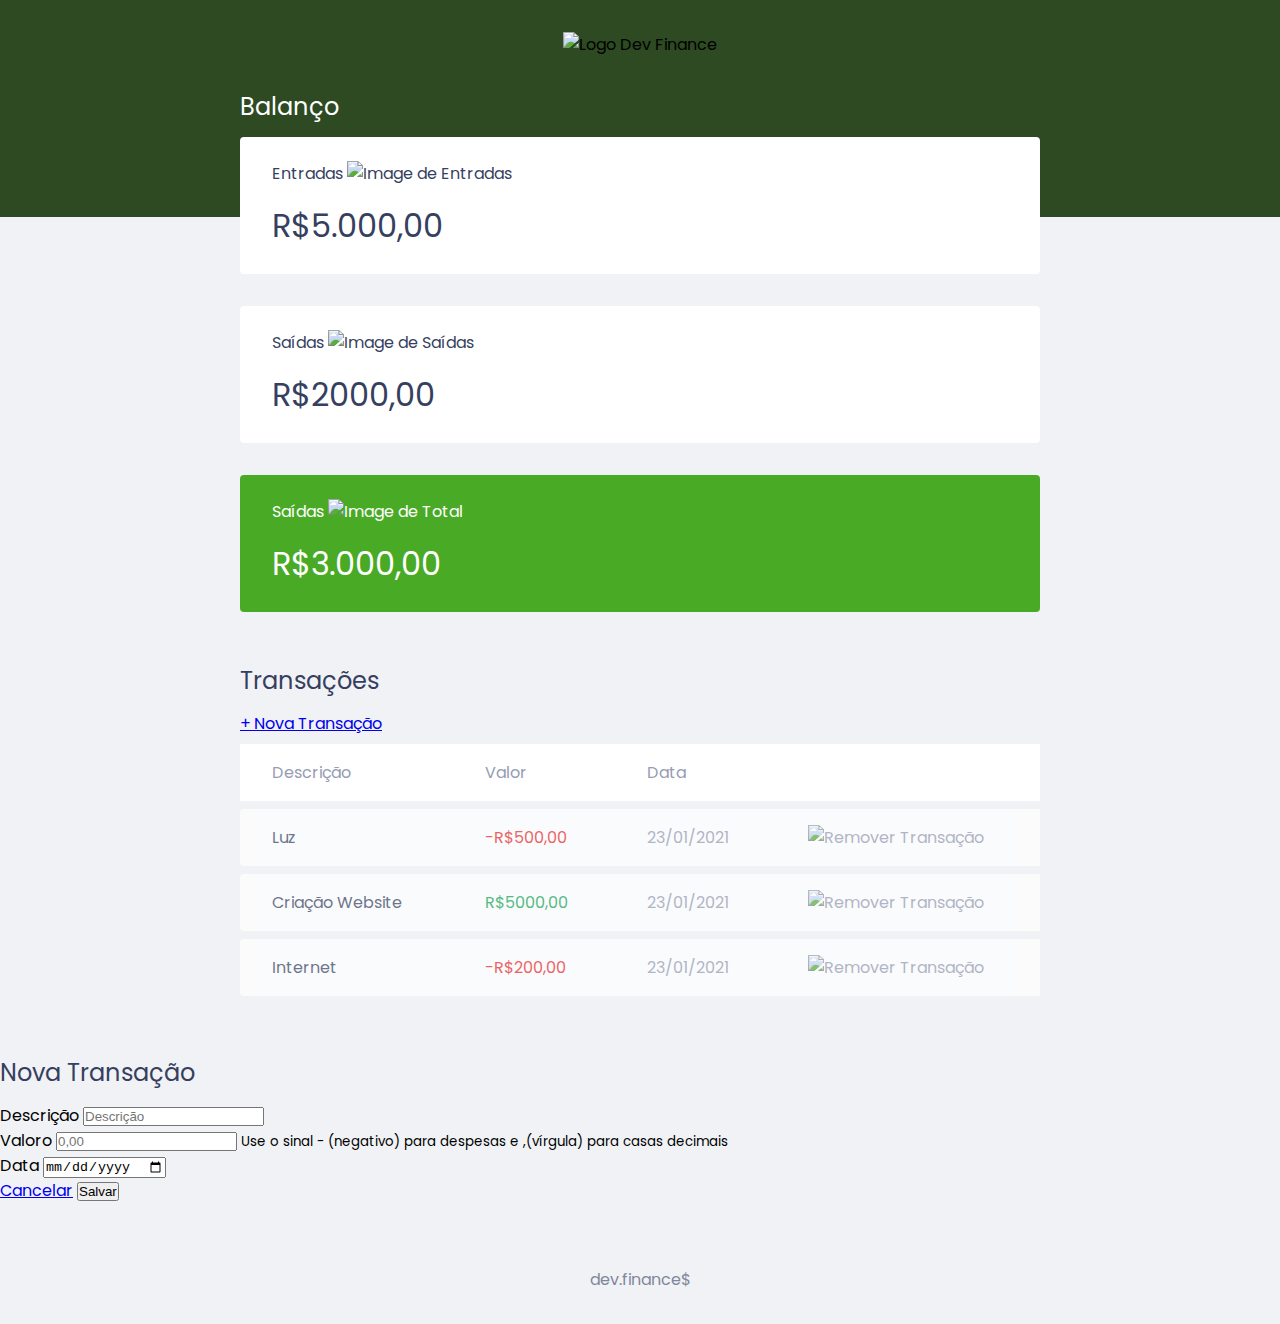
==== index.html @ 1392e11c "Update index.html" ====
<!DOCTYPE html>
<html lang="pt-br">

<head>
	<meta charset="UTF-8">
	<meta name="viewport" content="width=device-width, initial-scale=1.0">
	<title>dev. finance$</title>

	<link rel="stylesheet" href="./style.css">
	<link rel="preconnect" href="https://fonts.gstatic.com">
	<link href="https://fonts.googleapis.com/css2?family=Poppins:ital,wght@0,100;0,400;0,700;1,100&display=swap"
		rel="stylesheet">

</head>

<body>

	<header>
		<img src="logo.svg" alt="Logo Dev Finance">
	</header>

	<main class="container">

		<section id="balance">
			<h2 class="sr-only">Balanço</h2>
			<div class="card">
				<h3>
					<span>
						Entradas
					</span>
					<img src="income.svg" alt="Image de Entradas">
				</h3>
				<p>R$5.000,00</p>
			</div>

			<div class="card">
				<h3>
					<span>
						Saídas
					</span>
					<img src="expense.svg" alt="Image de Saídas">
				</h3>
				<p>R$2000,00</p>
			</div>

			<div class="card total">
				<h3>
					<span>
						Saídas
					</span>
					<img src="total.svg" alt="Image de Total">
				</h3>
				<p>R$3.000,00</p>
			</div>
		</section>

		<section id="transaction">
			<h2 class="sr-only">Transações</h2>

			<a href="#" onclick="Modal.open()" class="button new">+ Nova Transação</a>

			<table id="data-table">
				<thead>
					<tr>
						<th>Descrição</th>
						<th>Valor</th>
						<th>Data</th>
						<th></th>
					</tr>
				</thead>

				<tbody>
					<tr>

						<td class="description">Luz</td>
						<td class="expense">-R$500,00</td>
						<td class="date">23/01/2021</td>
						<td>
							<img src="minus.svg" alt="Remover Transação">
						</td>

					</tr>
					<tr>

						<td class="description">Criação Website</td>
						<td class="income">R$5000,00</td>
						<td class="date">23/01/2021</td>
						<td>
							<img src="minus.svg" alt="Remover Transação">
						</td>

					</tr>
					<tr>

						<td class="description">Internet</td>
						<td class="expense">-R$200,00</td>
						<td class="date">23/01/2021</td>
						<td>
							<img src="minus.svg" alt="Remover Transação">
						</td>

					</tr>

				</tbody>

			</table>
		</section>
	</main>

	<div class="modal-overlay">
		<div class="modal">
			<div id="form">
				<h2>Nova Transação</h2>
				<form action="" onsubmit="Form.submit(event)">
					<div class="input-group">
						<label class="sr-only 
							for=" description">Descrição</label>
						<input type="text" id="description" name="description" placeholder="Descrição" />
					</div>

					<div class="input-group">
						<label class="sr-only 
							for=" amount">Valoro</label>
						<input type="number" step="0.01" id="amount" name="amount" placeholder="0,00" />
						<small class="help">Use o sinal - (negativo) para despesas e ,(vírgula) para casas
							decimais</small>
					</div>

					<div class="input-group">
						<label class="sr-only 
							for="date">Data</label>
						<input type="date" id="date" name="date" />
					</div>

					<div class="input-group actions">
						<a onclick="Modal.close()" href="#" class="button cancel">Cancelar</a>
						<button>Salvar</button>
					</div>
				</form>
			</div>
		</div>

		<footer>
			<p>dev.finance$</p>
		</footer>

		<script>
			const Modal = {
				open() {
					//Abrir Modal
					//Adicionar a class activate ao modal
					document
						.querySelector('.modal-overlay')
						.classList
						.add('active')

				},
				close() {
				//Fechar o Modal
				//Remover a class active do modal
				.querySelector('.modal-overlay')
					.classList
					.remove('active')
			}
		}
		</script>

</body>

</html>
---- style.css ----
/* Global ================*/
:root{
--dark-blue: #363f5f;
}

*{
    margin: 0;
    padding: 0;
    box-sizing: border-box;
}

body{
    background: #f0f2f5;
    font-family: 'Poppins', sans-serif;
}

.container{
    width: min(90vw, 800px);
    margin:auto;
}

/* Titles ================*/
h2{
    margin-top: 3.2rem;
    margin-bottom: 0.8rem;
    color: var(--dark-blue);

    font-weight: normal;
}

/* Header ================*/
header{
    background: #2d4a22;
    padding: 2rem 0 10rem;
    text-align: center;
}

#logo{
    color: #fff;
    font-weight: 100;    
}

/* Balance ================*/
#balance{
    margin-top: -8rem;
}

#balance h2{
    color: #fff;
    margin-top: 0;
}

/* Cards ================*/
.card{
    background: #fff;
    padding: 1.5rem 2rem;
    border-radius: 0.25rem;

    margin-bottom: 2rem;

    color: var(--dark-blue);
}

.card h3{
    font-weight: normal;
    font-size: 1rem;
}
.card p{
    font-size: 2rem;
    line-height: 3rem;

    margin-top: 1rem;
}

.card.total{
    background: #49aa26;
    color: #fff;
}

/* Table ================*/
#data-table{
    width: 100%;
    border-spacing: 0 0.5rem;
    color: #969cb3;
}

table thead tr th :first-child,
table tbody tr td:first-child{
    border-radius: 0.25rem 0 0 0.25rem;
}

table thead th{
    background: #fff;
    
    font-weight: normal;
    padding: 1rem 2rem;

    text-align: left;
}

table tbody tr{
    opacity: 0.7
}

table tbody tr:hover{
    opacity: 1;
}

table tbody td{
    background: #fff;

    padding: 1rem 2rem;
}

td.description{
    color: var(--dark-blue);
}

td.income{
    color:#12a454;
}

td.expense{
    color: #e92929;
}

/* Footer ================*/
footer{
    text-align: center;
    padding: 4rem 0 2rem;
    color: var(--dark-blue);

    opacity: 0.6;
}
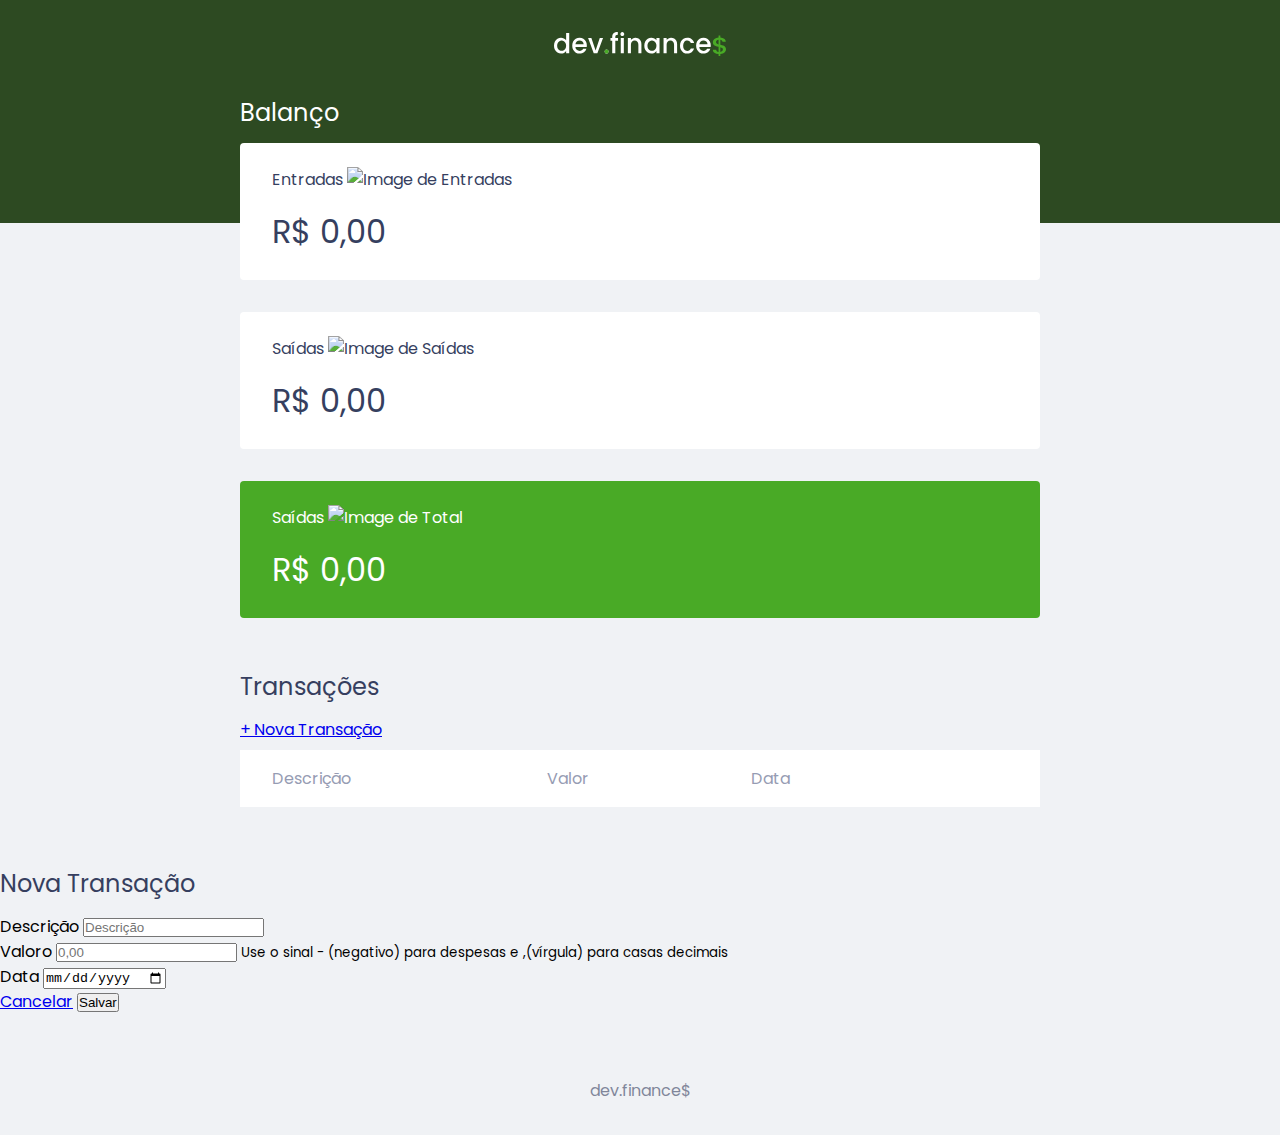
==== commit 60866782: "assets" ====
--- a/index.html
+++ b/index.html
@@ -16,7 +16,7 @@
 <body>
 
 	<header>
-		<img src="logo.svg" alt="Logo Dev Finance">
+		<img src="./assets/logo.svg" alt="Logo Dev Finance">
 	</header>
 
 	<main class="container">
@@ -30,7 +30,7 @@
 					</span>
 					<img src="income.svg" alt="Image de Entradas">
 				</h3>
-				<p>R$5.000,00</p>
+				<p id="incomeDisplay">R$0,00</p>
 			</div>
 
 			<div class="card">
@@ -40,7 +40,7 @@
 					</span>
 					<img src="expense.svg" alt="Image de Saídas">
 				</h3>
-				<p>R$2000,00</p>
+				<p id="expenseDisplay">R$,00</p>
 			</div>
 
 			<div class="card total">
@@ -50,7 +50,7 @@
 					</span>
 					<img src="total.svg" alt="Image de Total">
 				</h3>
-				<p>R$3.000,00</p>
+				<p id="totalDisplay">R$0,00</p>
 			</div>
 		</section>
 
@@ -70,37 +70,6 @@
 				</thead>
 
 				<tbody>
-					<tr>
-
-						<td class="description">Luz</td>
-						<td class="expense">-R$500,00</td>
-						<td class="date">23/01/2021</td>
-						<td>
-							<img src="minus.svg" alt="Remover Transação">
-						</td>
-
-					</tr>
-					<tr>
-
-						<td class="description">Criação Website</td>
-						<td class="income">R$5000,00</td>
-						<td class="date">23/01/2021</td>
-						<td>
-							<img src="minus.svg" alt="Remover Transação">
-						</td>
-
-					</tr>
-					<tr>
-
-						<td class="description">Internet</td>
-						<td class="expense">-R$200,00</td>
-						<td class="date">23/01/2021</td>
-						<td>
-							<img src="minus.svg" alt="Remover Transação">
-						</td>
-
-					</tr>
-
 				</tbody>
 
 			</table>
@@ -144,27 +113,7 @@
 			<p>dev.finance$</p>
 		</footer>
 
-		<script>
-			const Modal = {
-				open() {
-					//Abrir Modal
-					//Adicionar a class activate ao modal
-					document
-						.querySelector('.modal-overlay')
-						.classList
-						.add('active')
-
-				},
-				close() {
-				//Fechar o Modal
-				//Remover a class active do modal
-				.querySelector('.modal-overlay')
-					.classList
-					.remove('active')
-			}
-		}
-		</script>
-
+		<script src="scripts.js"></script>
 </body>
 
 </html>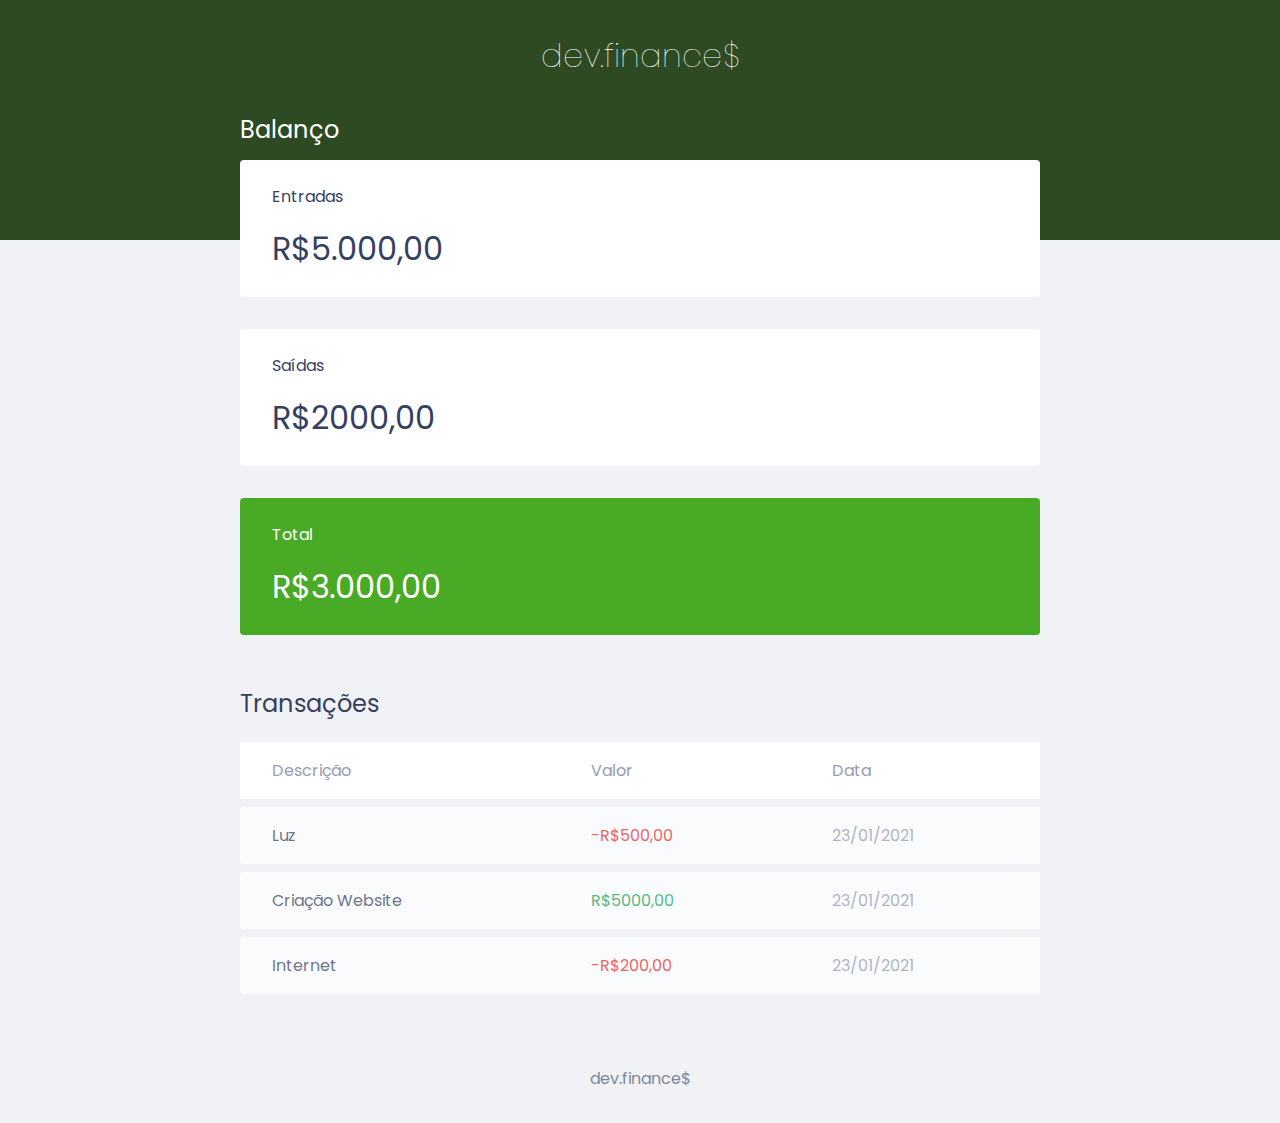
==== commit 9ac0421b: "Update index.html" ====
--- a/index.html
+++ b/index.html
@@ -1,119 +1,77 @@
 <!DOCTYPE html>
 <html lang="pt-br">
+  <head>
+    <meta charset="UTF-8" />
+    <meta name="viewport" content="width=device-width, initial-scale=1.0" />
+    <title>dev. finance$</title>
 
-<head>
-	<meta charset="UTF-8">
-	<meta name="viewport" content="width=device-width, initial-scale=1.0">
-	<title>dev. finance$</title>
+    <link rel="stylesheet" href="./style.css" />
+    <link rel="preconnect" href="https://fonts.gstatic.com" />
+    <link
+      href="https://fonts.googleapis.com/css2?family=Poppins:ital,wght@0,100;0,400;0,700;1,100&display=swap"
+      rel="stylesheet"
+    />
+  </head>
 
-	<link rel="stylesheet" href="./style.css">
-	<link rel="preconnect" href="https://fonts.gstatic.com">
-	<link href="https://fonts.googleapis.com/css2?family=Poppins:ital,wght@0,100;0,400;0,700;1,100&display=swap"
-		rel="stylesheet">
+  <body>
+    <header>
+      <h1 id="logo">dev.finance$</h1>
+    </header>
 
-</head>
+    <main class="container">
+      <section id="balance">
+        <h2>Balanço</h2>
+        <div class="card">
+          <h3>Entradas</h3>
+          <p>R$5.000,00</p>
+        </div>
 
-<body>
+        <div class="card">
+          <h3>Saídas</h3>
+          <p>R$2000,00</p>
+        </div>
 
-	<header>
-		<img src="./assets/logo.svg" alt="Logo Dev Finance">
-	</header>
+        <div class="card total">
+          <h3>Total</h3>
+          <p>R$3.000,00</p>
+        </div>
+      </section>
 
-	<main class="container">
+      <section id="transaction">
+        <h2>Transações</h2>
 
-		<section id="balance">
-			<h2 class="sr-only">Balanço</h2>
-			<div class="card">
-				<h3>
-					<span>
-						Entradas
-					</span>
-					<img src="income.svg" alt="Image de Entradas">
-				</h3>
-				<p id="incomeDisplay">R$0,00</p>
-			</div>
+        <table id="data-table">
+          <thead>
+            <tr>
+              <th>Descrição</th>
+              <th>Valor</th>
+              <th>Data</th>
+            </tr>
+          </thead>
 
-			<div class="card">
-				<h3>
-					<span>
-						Saídas
-					</span>
-					<img src="expense.svg" alt="Image de Saídas">
-				</h3>
-				<p id="expenseDisplay">R$,00</p>
-			</div>
+          <tbody>
+            <tr>
+              <td class="description">Luz</td>
+              <td class="expense">-R$500,00</td>
+              <td class="date">23/01/2021</td>
+            </tr>
+            <tr>
+              <td class="description">Criação Website</td>
+              <td class="income">R$5000,00</td>
+              <td class="date">23/01/2021</td>
+            </tr>
+            <tr>
+              <td class="description">Internet</td>
+              <td class="expense">-R$200,00</td>
+              <td class="date">23/01/2021</td>
+            </tr>
+          </tbody>
+        </table>
+      </section>
+    </main>
 
-			<div class="card total">
-				<h3>
-					<span>
-						Saídas
-					</span>
-					<img src="total.svg" alt="Image de Total">
-				</h3>
-				<p id="totalDisplay">R$0,00</p>
-			</div>
-		</section>
-
-		<section id="transaction">
-			<h2 class="sr-only">Transações</h2>
-
-			<a href="#" onclick="Modal.open()" class="button new">+ Nova Transação</a>
-
-			<table id="data-table">
-				<thead>
-					<tr>
-						<th>Descrição</th>
-						<th>Valor</th>
-						<th>Data</th>
-						<th></th>
-					</tr>
-				</thead>
-
-				<tbody>
-				</tbody>
-
-			</table>
-		</section>
-	</main>
-
-	<div class="modal-overlay">
-		<div class="modal">
-			<div id="form">
-				<h2>Nova Transação</h2>
-				<form action="" onsubmit="Form.submit(event)">
-					<div class="input-group">
-						<label class="sr-only 
-							for=" description">Descrição</label>
-						<input type="text" id="description" name="description" placeholder="Descrição" />
-					</div>
-
-					<div class="input-group">
-						<label class="sr-only 
-							for=" amount">Valoro</label>
-						<input type="number" step="0.01" id="amount" name="amount" placeholder="0,00" />
-						<small class="help">Use o sinal - (negativo) para despesas e ,(vírgula) para casas
-							decimais</small>
-					</div>
-
-					<div class="input-group">
-						<label class="sr-only 
-							for="date">Data</label>
-						<input type="date" id="date" name="date" />
-					</div>
-
-					<div class="input-group actions">
-						<a onclick="Modal.close()" href="#" class="button cancel">Cancelar</a>
-						<button>Salvar</button>
-					</div>
-				</form>
-			</div>
-		</div>
-
-		<footer>
-			<p>dev.finance$</p>
-		</footer>
-
-		<script src="scripts.js"></script>
-</body>
-
-</html>+    <footer>
+      <p>dev.finance$</p>
+    </footer>
+  </body>
+</html>
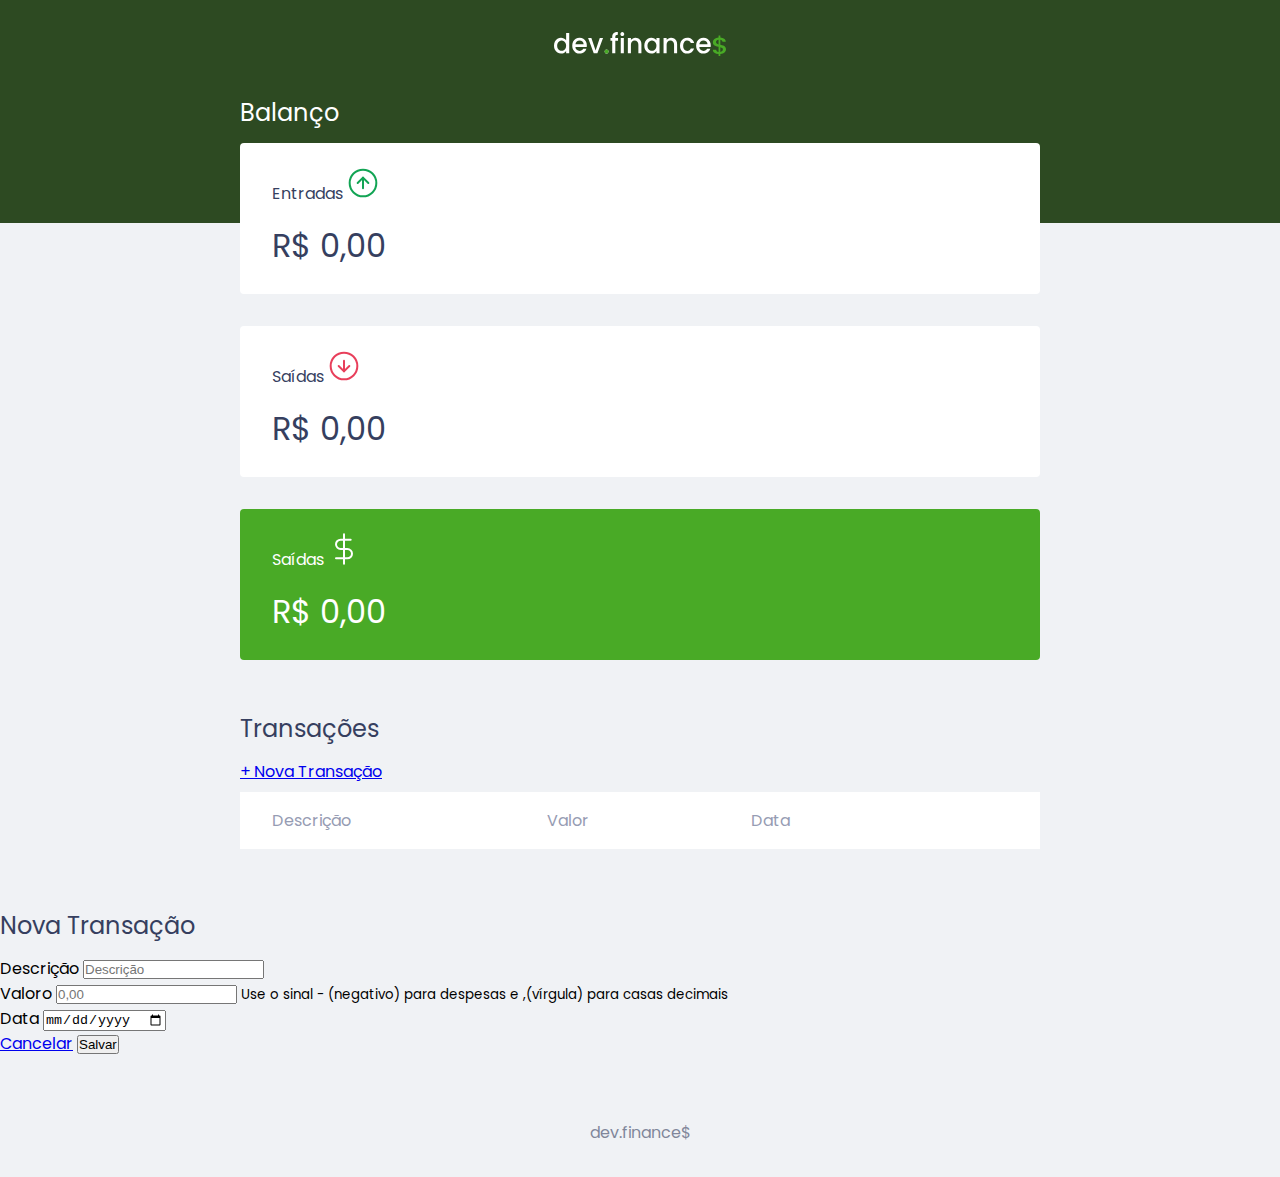
==== commit c8a9eedc: "Merge branch 'conteúdo' into main" ====
--- a/index.html
+++ b/index.html
@@ -1,77 +1,119 @@
 <!DOCTYPE html>
 <html lang="pt-br">
-  <head>
-    <meta charset="UTF-8" />
-    <meta name="viewport" content="width=device-width, initial-scale=1.0" />
-    <title>dev. finance$</title>
 
-    <link rel="stylesheet" href="./style.css" />
-    <link rel="preconnect" href="https://fonts.gstatic.com" />
-    <link
-      href="https://fonts.googleapis.com/css2?family=Poppins:ital,wght@0,100;0,400;0,700;1,100&display=swap"
-      rel="stylesheet"
-    />
-  </head>
+<head>
+	<meta charset="UTF-8">
+	<meta name="viewport" content="width=device-width, initial-scale=1.0">
+	<title>dev. finance$</title>
 
-  <body>
-    <header>
-      <h1 id="logo">dev.finance$</h1>
-    </header>
+	<link rel="stylesheet" href="./style.css">
+	<link rel="preconnect" href="https://fonts.gstatic.com">
+	<link href="https://fonts.googleapis.com/css2?family=Poppins:ital,wght@0,100;0,400;0,700;1,100&display=swap"
+		rel="stylesheet">
 
-    <main class="container">
-      <section id="balance">
-        <h2>Balanço</h2>
-        <div class="card">
-          <h3>Entradas</h3>
-          <p>R$5.000,00</p>
-        </div>
+</head>
 
-        <div class="card">
-          <h3>Saídas</h3>
-          <p>R$2000,00</p>
-        </div>
+<body>
 
-        <div class="card total">
-          <h3>Total</h3>
-          <p>R$3.000,00</p>
-        </div>
-      </section>
+	<header>
+		<img src="./assets/logo.svg" alt="Logo Dev Finance">
+	</header>
 
-      <section id="transaction">
-        <h2>Transações</h2>
+	<main class="container">
 
-        <table id="data-table">
-          <thead>
-            <tr>
-              <th>Descrição</th>
-              <th>Valor</th>
-              <th>Data</th>
-            </tr>
-          </thead>
+		<section id="balance">
+			<h2 class="sr-only">Balanço</h2>
+			<div class="card">
+				<h3>
+					<span>
+						Entradas
+					</span>
+					<img src="./assets/income.svg" alt="Image de Entradas">
+				</h3>
+				<p id="incomeDisplay">R$0,00</p>
+			</div>
 
-          <tbody>
-            <tr>
-              <td class="description">Luz</td>
-              <td class="expense">-R$500,00</td>
-              <td class="date">23/01/2021</td>
-            </tr>
-            <tr>
-              <td class="description">Criação Website</td>
-              <td class="income">R$5000,00</td>
-              <td class="date">23/01/2021</td>
-            </tr>
-            <tr>
-              <td class="description">Internet</td>
-              <td class="expense">-R$200,00</td>
-              <td class="date">23/01/2021</td>
-            </tr>
-          </tbody>
-        </table>
-      </section>
-    </main>
+			<div class="card">
+				<h3>
+					<span>
+						Saídas
+					</span>
+					<img src="./assets/expense.svg" alt="Image de Saídas">
+				</h3>
+				<p id="expenseDisplay">R$,00</p>
+			</div>
 
-    <footer>
-      <p>dev.finance$</p>
-    </footer>
-  </body>
+			<div class="card total">
+				<h3>
+					<span>
+						Saídas
+					</span>
+					<img src="./assets/total.svg" alt="Image de Total">
+				</h3>
+				<p id="totalDisplay">R$0,00</p>
+			</div>
+		</section>
+
+		<section id="transaction">
+			<h2 class="sr-only">Transações</h2>
+
+			<a href="#" onclick="Modal.open()" class="button new">+ Nova Transação</a>
+
+			<table id="data-table">
+				<thead>
+					<tr>
+						<th>Descrição</th>
+						<th>Valor</th>
+						<th>Data</th>
+						<th></th>
+					</tr>
+				</thead>
+
+				<tbody>
+				</tbody>
+
+			</table>
+		</section>
+	</main>
+
+	<div class="modal-overlay">
+		<div class="modal">
+			<div id="form">
+				<h2>Nova Transação</h2>
+				<form action="" onsubmit="Form.submit(event)">
+					<div class="input-group">
+						<label class="sr-only 
+							for=" description">Descrição</label>
+						<input type="text" id="description" name="description" placeholder="Descrição" />
+					</div>
+
+					<div class="input-group">
+						<label class="sr-only 
+							for=" amount">Valoro</label>
+						<input type="number" step="0.01" id="amount" name="amount" placeholder="0,00" />
+						<small class="help">Use o sinal - (negativo) para despesas e ,(vírgula) para casas
+							decimais</small>
+					</div>
+
+					<div class="input-group">
+						<label class="sr-only 
+							for="date">Data</label>
+						<input type="date" id="date" name="date" />
+					</div>
+
+					<div class="input-group actions">
+						<a onclick="Modal.close()" href="#" class="button cancel">Cancelar</a>
+						<button>Salvar</button>
+					</div>
+				</form>
+			</div>
+		</div>
+
+		<footer>
+			<p>dev.finance$</p>
+		</footer>
+
+		<script src="scripts.js"></script>
+</body>
+
 </html>
